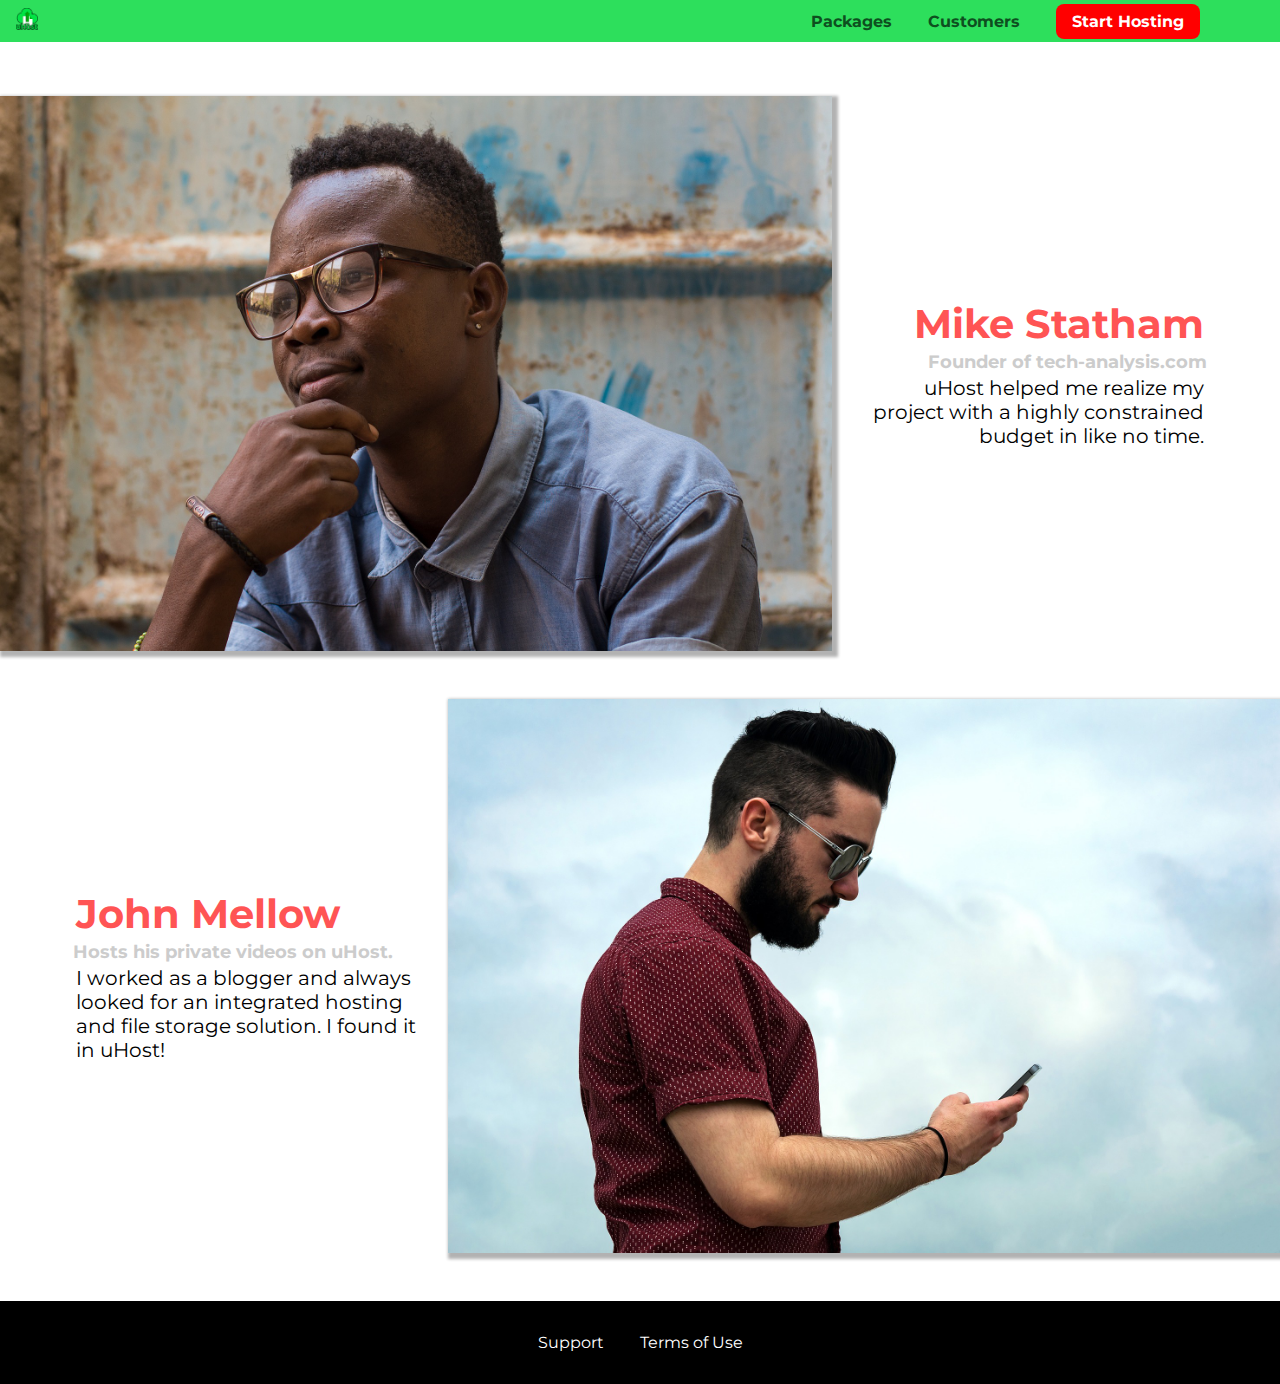
==== customers/index.html @ 0e2dacb4 "end of friday" ====
<!DOCTYPE html>
<html lang="en">

<head>
    <meta charset="UTF-8">
    <meta name="viewport" content="width=device-width, initial-scale=1.0">
    <meta http-equiv="X-UA-Compatible" content="ie=edge">
    <title>uHost Customers</title>
    <link rel="shortcut icon" href="../favicon.png">
    <link href="https://fonts.googleapis.com/css?family=Anton|Montserrat:400,700" rel="stylesheet">
    <link rel="stylesheet" href="../shared.css">
    <link rel="stylesheet" href="customers.css">
</head>

<body>
    <header class="main-header">
        <div>
            <a href="../index.html" class="main-header__brand">
                <img src="../images/uhost-icon.png" alt="uHost - your favorite company">
            </a>
        </div>
        <nav class="main-nav">
            <ul class="main-nav__items">
                <li class="main-nav__item">
                    <a href="../packages/index.html">Packages</a>
                </li>
                <li class="main-nav__item">
                    <a href="index.html">Customers</a>
                </li>
                <li class="main-nav__item main-nav__item--cta">
                    <a href="../start-hosting/index.html">Start Hosting</a>
                </li>
            </ul>
        </nav>
    </header>
    <main>
        <div>
            <div class="testimonial" id="customer-1">
                <div class="testimonial__image-container">
                    <img src="../images/customer-1.jpg" alt="Mike Statham - Customer" class="testimonial__image">
                </div>
                <div class="testimonial__info">
                    <h1 class="testimonial__name">Mike Statham</h1>
                    <h2 class="testimonial__subtitle">Founder of
                        <a href="tech-analysis.com">tech-analysis.com</a>
                    </h2>
                    <p class="testimonial__text">uHost helped me realize my project with a highly constrained budget in
                        like no time.</p>
                </div>
            </div>
            <div class="testimonial" id="customer-2">

                <div class="testimonial__info">
                    <h1 class="testimonial__name">John Mellow</h1>
                    <h2 class="testimonial__subtitle">Hosts his private videos on uHost.
                    </h2>
                    <p class="testimonial__text">I worked as a blogger and always looked for an integrated hosting and
                        file storage solution. I found
                        it in uHost!
                    </p>
                </div>
                <div class="testimonial__image-container">
                    <img src="../images/customer-2.jpg" alt="John Mellow - Customer" class="testimonial__image">
                </div>
            </div>
        </div>
    </main>
    <footer class="main-footer">
        <nav>
            <ul class="main-footer__links">
                <li class="main-footer__link">
                    <a href="#">Support</a>
                </li>
                <li class="main-footer__link">
                    <a href="#">Terms of Use</a>
                </li>
            </ul>
        </nav>
    </footer>
</body>

</html>
---- shared.css ----
* {
    box-sizing: border-box;
}

body {
    font-family: 'Montserrat', sans-serif;
    margin: 0;
}

.button {
    background: #0e4f1f;
    color: white;
    font: inherit;
    border: 1.5px solid #0e4f1f;
    padding: 8px;
    border-radius: 8px;
    font-weight: bold;
    cursor: pointer;
}

.button:hover,
.button:active {
    background: white;
    color: #0e4f1f;
}

.button:focus {
    outline: none;
}

.main-header {
    width: 100%;
    position: fixed;
    background: #2ddf5c;
    padding: 8px 16px;
    top: 0;
    left: 0;
    z-index: 1;
}

.main-header>div {
    display: inline-block;
    vertical-align: middle;
}

.main-header__brand {
    color: #0e4f1f;
    text-decoration: none;
    font-weight: bold;
    font-size: 22px;
    height: 22px;
    display: inline-block;
}

.main-header__brand img {
    height: 100%;
}


.main-nav {
    display: inline-block;
    text-align: right;
    width: calc(100% - 74px);
    vertical-align: middle;
}


.main-nav__item {
    display: inline-block;
    margin: 0 16px;
}

.main-nav__items {
    margin: 0;
    padding: 0;
    list-style: none;
}

.main-nav__item a {
    text-decoration: none;
    color: #0e4f1f;
    font-weight: bold;
    padding: 3px 0;
}

.main-nav__item a:hover,
.main-nav__item a:active {
    color: white;
    border-bottom: 5px solid white;
}

.main-nav__item--cta a {
    color: white;
    background: red;
    padding: 8px 16px;
    border-radius: 8px;
}

.main-nav__item--cta a:hover,
.main-nav__item--cta a:active {
    color: red;
    background: white;
    border: none;
}

.main-footer {
    background: black;
    padding: 32px;
    margin-top: 48px;
}

.main-footer__links {
    list-style: none;
    margin: 0;
    padding: 0;
    text-align: center;
}

.main-footer__link {
    display: inline-block;
    margin: 0 16px;
}

.main-footer__link>a {
    color: white;
    text-decoration: none;
}

.main-footer__link>a:hover,
.main-footer__link>a:active {
    color: #ccc;
}
---- customers/customers.css ----
.testimonial {
    font-size: 20px;
    margin: 48px 0;
}

.testimonial__list {
    width: 80%;
    margin: auto;
}

.testimonial:first-of-type {
    margin-top: 96px;
}

.testimonial__image-container {
    width: 65%;
    display: inline-block;
    vertical-align: middle;
    box-shadow: 3px 3px 3px 3px rgba(0, 0, 0, 0.3);
}

.testimonial__image {
    width: 100%;
    vertical-align: top;
}

.testimonial__info {
    text-align: right;
    padding: 14px;
    display: inline-block;
    vertical-align: middle;
    width: 30%;
}

#customer-2.testimonial {
    text-align: right;
}

#customer-2 .testimonial__info {
    text-align: left;
}

.testimonial__name {
    margin: 3px;
    color: #ff5454;
}

.testimonial__subtitle {
    margin: 0;
    font-size: 18px;
    color: #ccc;
}

.testimonial__subtitle a {
    color: inherit;
    text-decoration: none;
}

.testimonial__subtitle a:hover,
.testimonial__subtitle a:active {
    color: #7a7a7a;
}

.testimonial__text {
    margin: 3px;
}
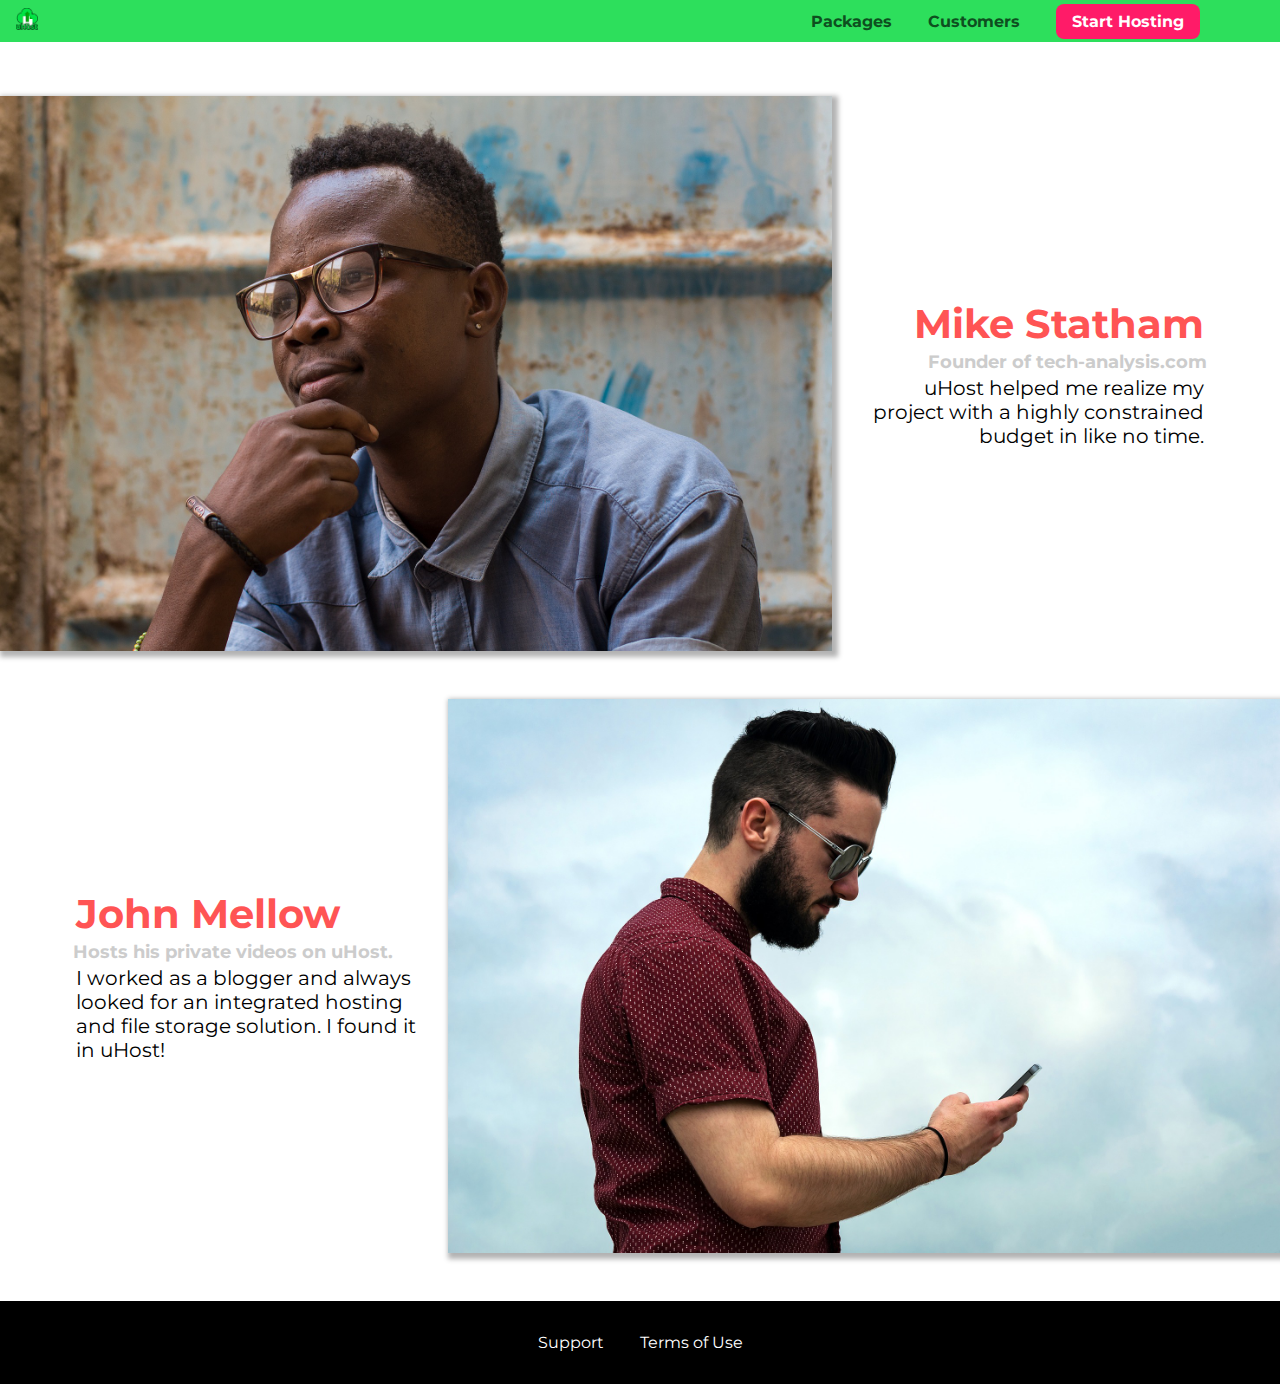
==== commit 925afd51: "start of the units module" ====
--- a/customers/index.html
+++ b/customers/index.html
@@ -16,7 +16,7 @@
     <header class="main-header">
         <div>
             <a href="../index.html" class="main-header__brand">
-                <img src="../images/uhost-icon.png" alt="uHost - your favorite company">
+                <img src="../images/uhost-icon.png" alt="uHost - Your favorite hosting company">
             </a>
         </div>
         <nav class="main-nav">
@@ -28,7 +28,7 @@
                     <a href="index.html">Customers</a>
                 </li>
                 <li class="main-nav__item main-nav__item--cta">
-                    <a href="../start-hosting/index.html">Start Hosting</a>
+                    <a href="start-hosting/index.html">Start Hosting</a>
                 </li>
             </ul>
         </nav>
--- a/shared.css
+++ b/shared.css
@@ -7,34 +7,13 @@
     margin: 0;
 }
 
-.button {
-    background: #0e4f1f;
-    color: white;
-    font: inherit;
-    border: 1.5px solid #0e4f1f;
-    padding: 8px;
-    border-radius: 8px;
-    font-weight: bold;
-    cursor: pointer;
-}
-
-.button:hover,
-.button:active {
-    background: white;
-    color: #0e4f1f;
-}
-
-.button:focus {
-    outline: none;
-}
-
 .main-header {
     width: 100%;
     position: fixed;
+    top: 0;
+    left: 0;
     background: #2ddf5c;
     padding: 8px 16px;
-    top: 0;
-    left: 0;
     z-index: 1;
 }
 
@@ -49,13 +28,14 @@
     font-weight: bold;
     font-size: 22px;
     height: 22px;
+    /* width: 20px; */
     display: inline-block;
 }
 
 .main-header__brand img {
     height: 100%;
+    /* width: 100%; */
 }
-
 
 .main-nav {
     display: inline-block;
@@ -64,16 +44,15 @@
     vertical-align: middle;
 }
 
+.main-nav__items {
+    margin: 0;
+    padding: 0;
+    list-style: none;
+}
 
 .main-nav__item {
     display: inline-block;
     margin: 0 16px;
-}
-
-.main-nav__items {
-    margin: 0;
-    padding: 0;
-    list-style: none;
 }
 
 .main-nav__item a {
@@ -91,14 +70,14 @@
 
 .main-nav__item--cta a {
     color: white;
-    background: red;
+    background: #ff1b68;
     padding: 8px 16px;
     border-radius: 8px;
 }
 
 .main-nav__item--cta a:hover,
 .main-nav__item--cta a:active {
-    color: red;
+    color: #ff1b68;
     background: white;
     border: none;
 }
@@ -121,12 +100,33 @@
     margin: 0 16px;
 }
 
-.main-footer__link>a {
+.main-footer__link a {
     color: white;
     text-decoration: none;
 }
 
-.main-footer__link>a:hover,
-.main-footer__link>a:active {
+.main-footer__link a:hover,
+.main-footer__link a:active {
     color: #ccc;
+}
+
+.button {
+    background: #0e4f1f;
+    color: white;
+    font: inherit;
+    border: 1.5px solid #0e4f1f;
+    padding: 8px;
+    border-radius: 8px;
+    font-weight: bold;
+    cursor: pointer;
+}
+
+.button:hover,
+.button:active {
+    background: white;
+    color: #0e4f1f;
+}
+
+.button:focus {
+    outline: none;
 }--- a/customers/customers.css
+++ b/customers/customers.css
@@ -16,7 +16,7 @@
     width: 65%;
     display: inline-block;
     vertical-align: middle;
-    box-shadow: 3px 3px 3px 3px rgba(0, 0, 0, 0.3);
+    box-shadow: 3px 3px 5px 3px rgba(0, 0, 0, 0.3);
 }
 
 .testimonial__image {
